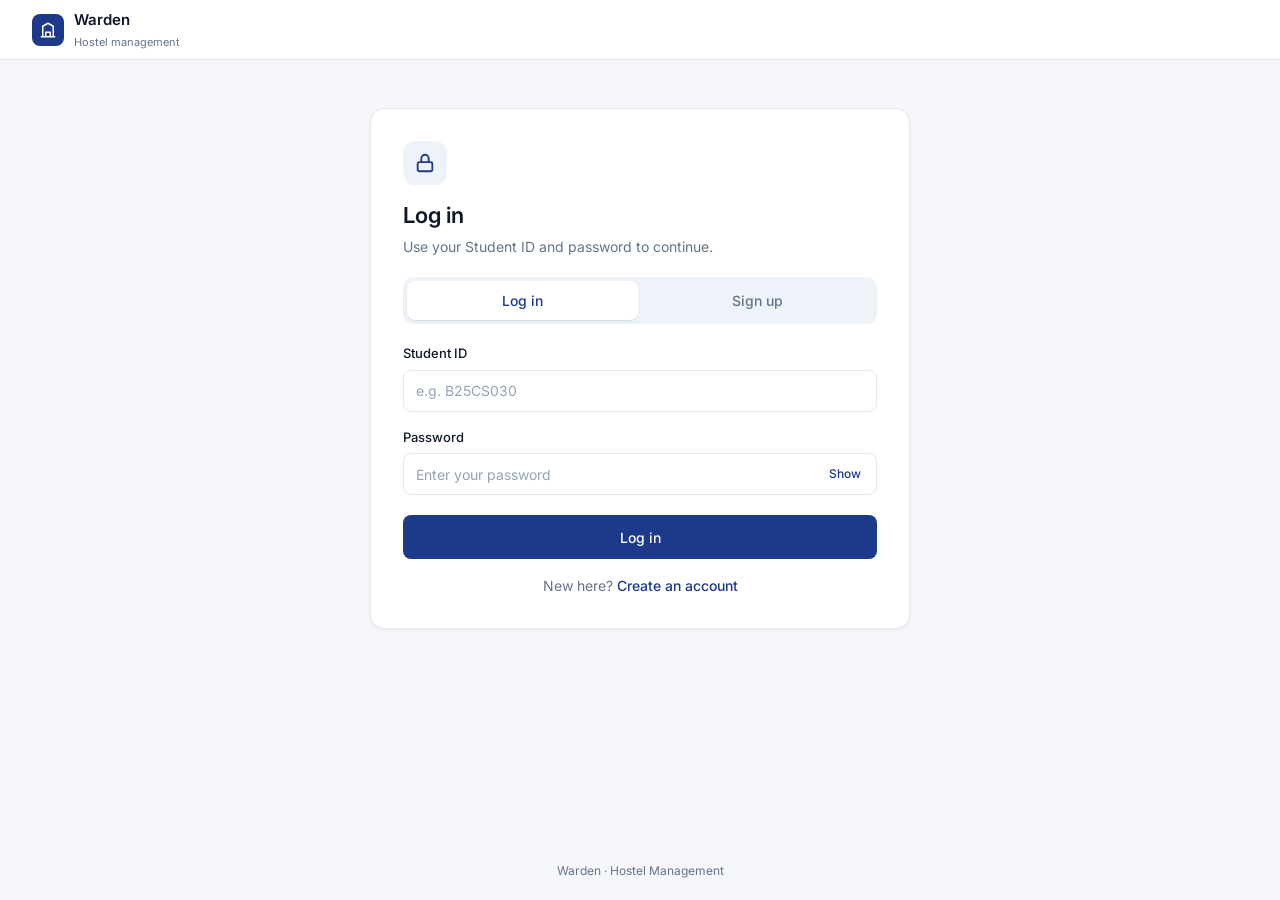
==== frontend/pages/auth.html @ cdeeaaa0 "Added message box for errors and success" ====
<!DOCTYPE html>
<html lang="en">
<head>
  <meta charset="UTF-8">
  <meta name="viewport" content="width=device-width, initial-scale=1">
  <title>Warden · Log in</title>
  <link href="https://fonts.googleapis.com/css2?family=Inter:wght@400;500;600&display=swap" rel="stylesheet">
  <link rel="stylesheet" href="../styles/auth.css">
</head>
<body>
  <header class="topbar">
    <a href="#" class="brand">
      <span class="logo">
        <svg viewBox="0 0 24 24" fill="none" stroke-width="2" stroke-linecap="round" stroke-linejoin="round"><path d="M3 21h18M5 21V7l7-4 7 4v14M9 21v-6h6v6"/></svg>
      </span>
      <span>
        <span class="brand-name">Warden</span><br>
        <span class="brand-sub">Hostel management</span>
      </span>
    </a>
  </header>

  <main class="page">
    <section class="card">
      <div class="card-head">
        <span class="card-icon">
          <svg viewBox="0 0 24 24" fill="none" stroke="currentColor" stroke-width="2" stroke-linecap="round" stroke-linejoin="round"><rect x="4" y="11" width="16" height="10" rx="2"/><path d="M8 11V7a4 4 0 0 1 8 0v4"/></svg>
        </span>
        <h1 id="form-title">Log in</h1>
        <p id="form-sub">Use your Student ID and password to continue.</p>
      </div>
      <div class="tabs" role="tablist">
        <button type="button" class="tab active" data-mode="login" role="tab" aria-selected="true">Log in</button>
        <button type="button" class="tab" data-mode="signup" role="tab" aria-selected="false">Sign up</button>
      </div>
      <div class="notice" id="notice" role="alert" hidden></div>
      <form id="login-form" novalidate>
        <div class="field">
          <label for="login-id">Student ID</label>
          <input id="login-id" name="studentId" type="text" autocomplete="username" placeholder="e.g. B25CS030" data-rule="required">
          <small class="error"></small>
        </div>

        <div class="field">
          <label for="login-password">Password</label>
          <div class="pw-wrap">
            <input id="login-password" name="password" type="password" autocomplete="current-password" placeholder="Enter your password" data-rule="required">
            <button type="button" class="toggle-pw" data-target="login-password">Show</button>
          </div>
          <small class="error"></small>
        </div>

        <button type="submit" class="btn">Log in</button>
        <p class="switch-text">New here? <a href="#signup" data-mode="signup">Create an account</a></p>

      </form>
    </section>
  </main>

  <footer class="footer">Warden · Hostel Management</footer>

</body>
</html>
---- frontend/styles/auth.css ----
:root {
  --navy: #1d3a8a;
  --bg: #f5f7fb;
  --line: #e2e8f0;
  --text: #0f172a;
  --muted: #64748b;
  --soft: #eef2f9;
  --navy-dark: #162d6b;
  --red: #b91c1c;
  --red-bg: #fef2f2;
  --green: #166534;
  --green-bg: #f0fdf4;
}

* { box-sizing: border-box; }

body {
  margin: 0;
  min-height: 100vh;
  display: flex;
  flex-direction: column;
  background: var(--bg);
  color: var(--text);
  font-family: 'Inter', system-ui, -apple-system, 'Segoe UI', sans-serif;
  font-size: 14px;
  line-height: 1.5;
}

.topbar {
  height: 60px;
  padding: 0 32px;
  display: flex;
  align-items: center;
  background: #fff;
  border-bottom: 1px solid var(--line);
}
.brand { display: flex; align-items: center; gap: 10px; color: inherit; text-decoration: none; }
.logo { width: 32px; height: 32px; border-radius: 8px; background: var(--navy); display: grid; place-items: center; }
.logo svg { width: 18px; height: 18px; stroke: #fff; }
.brand-name { font-weight: 600; font-size: 15px; line-height: 1.2; }
.brand-sub { font-size: 11px; color: var(--muted); }

.page { flex: 1; display: flex; justify-content: center; align-items: flex-start; padding: 48px 16px; }

.card {
  width: 100%;
  max-width: 540px;
  background: #fff;
  border: 1px solid var(--line);
  border-radius: 14px;
  padding: 32px;
  box-shadow: 0 1px 3px rgba(15, 23, 42, 0.06);
}

.card-head { margin-bottom: 20px; }
h1 { margin: 0 0 4px; font-size: 22px; font-weight: 600; }
.card-head p { margin: 0; color: var(--muted); }
.card-icon {
  width: 44px;
  height: 44px;
  border-radius: 12px;
  background: var(--soft);
  color: var(--navy);
  display: grid;
  place-items: center;
  margin-bottom: 14px;
}
.card-icon svg { width: 22px; height: 22px; }

.footer { padding: 20px; text-align: center; font-size: 12px; color: var(--muted); }

.field { margin-bottom: 16px; }
label { display: block; margin-bottom: 6px; font-size: 13px; font-weight: 500; }

input {
  width: 100%;
  height: 42px;
  padding: 0 12px;
  border: 1px solid var(--line);
  border-radius: 8px;
  background: #fff;
  color: var(--text);
  font: inherit;
}
input::placeholder { color: #94a3b8; }
input:focus { outline: none; border-color: var(--navy); box-shadow: 0 0 0 3px rgba(29, 58, 138, 0.15); }

.pw-wrap { position: relative; }
.pw-wrap input { padding-right: 60px; }
.toggle-pw {
  position: absolute;
  right: 6px;
  top: 6px;
  height: 30px;
  padding: 0 10px;
  border: 0;
  border-radius: 6px;
  background: transparent;
  color: var(--navy);
  font: inherit;
  font-size: 12px;
  font-weight: 500;
  cursor: pointer;
}
.toggle-pw:hover { background: var(--soft); }

.btn {
  width: 100%;
  height: 44px;
  margin-top: 4px;
  border: 0;
  border-radius: 8px;
  background: var(--navy);
  color: #fff;
  font: inherit;
  font-weight: 500;
  cursor: pointer;
}
.btn:hover { background: var(--navy-dark); }
.btn:focus-visible, .toggle-pw:focus-visible { outline: 2px solid var(--navy); outline-offset: 2px; }

.switch-text { margin: 16px 0 0; text-align: center; color: var(--muted); }
.switch-text a { color: var(--navy); font-weight: 500; text-decoration: none; }
.switch-text a:hover { text-decoration: underline; }

.tabs {
  display: grid;
  grid-template-columns: 1fr 1fr;
  gap: 4px;
  padding: 4px;
  background: var(--soft);
  border-radius: 10px;
  margin-bottom: 20px;
}
.tab {
  border: 0;
  background: transparent;
  padding: 9px 0;
  border-radius: 8px;
  font: inherit;
  font-weight: 500;
  color: var(--muted);
  cursor: pointer;
}
.tab.active { background: #fff; color: var(--navy); box-shadow: 0 1px 2px rgba(15, 23, 42, 0.1); }

[hidden] { display: none !important; }

.notice {
  padding: 10px 14px;
  border-radius: 8px;
  margin-bottom: 16px;
  font-size: 13px;
  border: 1px solid transparent;
}
.notice.error   { background: var(--red-bg);   color: var(--red);   border-color: #fecaca; }
.notice.success { background: var(--green-bg); color: var(--green); border-color: #bbf7d0; }
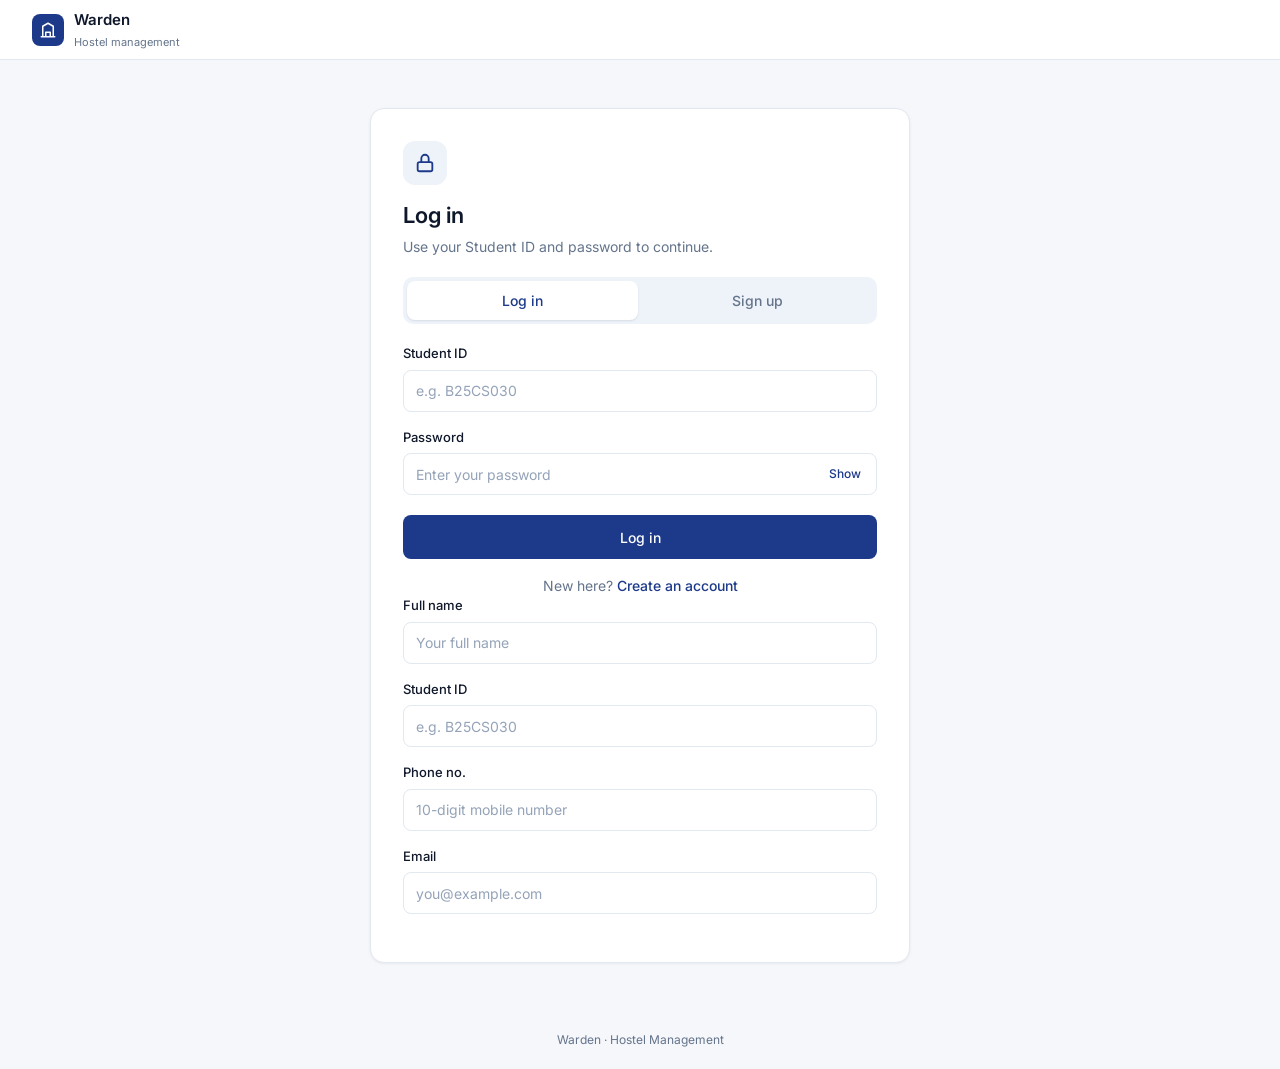
==== commit 12aec4b9: "Added sign up form" ====
--- a/frontend/pages/auth.html
+++ b/frontend/pages/auth.html
@@ -54,6 +54,35 @@
         <p class="switch-text">New here? <a href="#signup" data-mode="signup">Create an account</a></p>
 
       </form>
+      <form id="signup-form" novalidate>
+        <div class="grid">
+
+          <div class="field span-2">
+            <label for="su-name">Full name</label>
+            <input id="su-name" name="name" type="text" autocomplete="name" placeholder="Your full name" data-rule="name">
+            <small class="error"></small>
+          </div>
+
+          <div class="field">
+            <label for="su-id">Student ID</label>
+            <input id="su-id" name="studentId" type="text" placeholder="e.g. B25CS030" data-rule="studentId">
+            <small class="error"></small>
+          </div>
+
+          <div class="field">
+            <label for="su-phone">Phone no.</label>
+            <input id="su-phone" name="phone" type="tel" autocomplete="tel" placeholder="10-digit mobile number" data-rule="phone">
+            <small class="error"></small>
+          </div>
+
+          <div class="field span-2">
+            <label for="su-email">Email</label>
+            <input id="su-email" name="email" type="email" autocomplete="email" placeholder="you@example.com" data-rule="email">
+            <small class="error"></small>
+          </div>
+
+        </div>
+      </form>
     </section>
   </main>
 
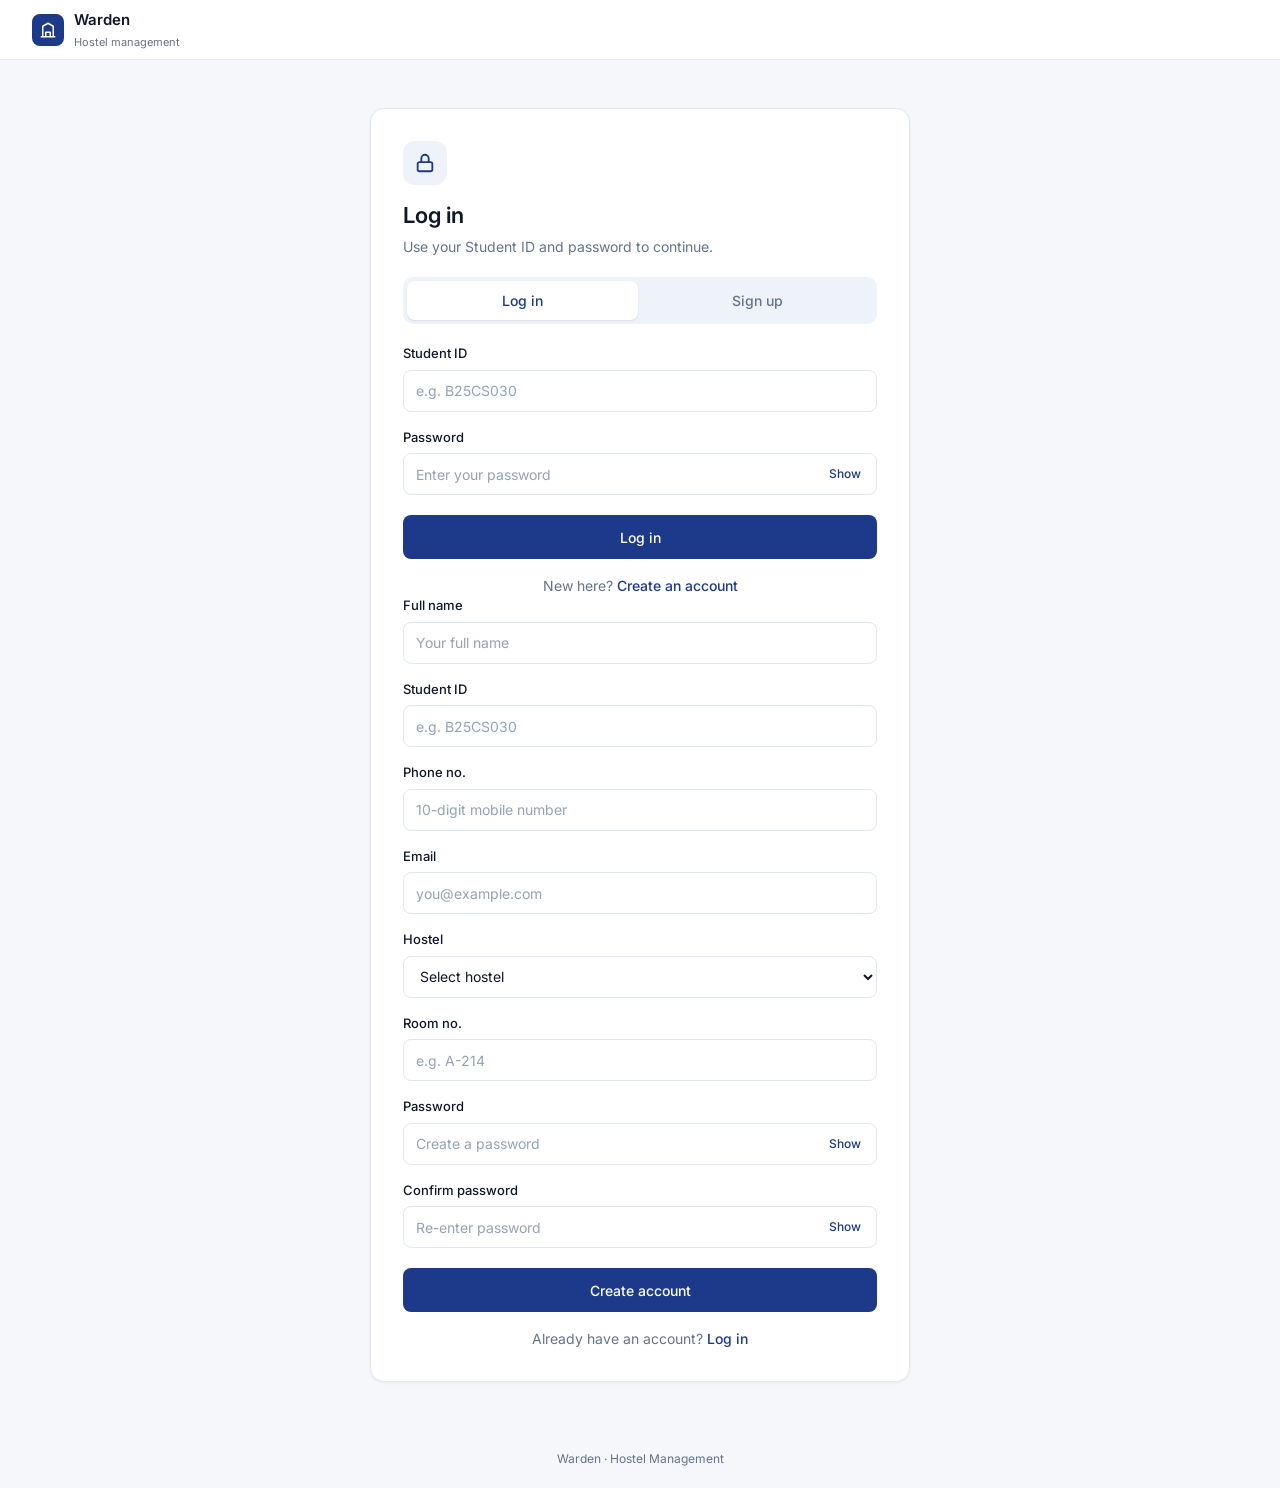
==== commit bdfaff45: "Complete sign up form fields" ====
--- a/frontend/pages/auth.html
+++ b/frontend/pages/auth.html
@@ -81,7 +81,47 @@
             <small class="error"></small>
           </div>
 
+          <div class="field">
+            <label for="su-hostel">Hostel</label>
+            <select id="su-hostel" name="hostel" data-rule="hostel">
+              <option value="">Select hostel</option>
+              <option>Kanhar</option>
+              <option>Gopad</option>
+              <option>Indravati</option>
+              <option>Shivnath</option>
+            </select>
+            <small class="error"></small>
+          </div>
+
+          <div class="field">
+            <label for="su-room">Room no.</label>
+            <input id="su-room" name="room" type="text" placeholder="e.g. A-214" data-rule="room">
+            <small class="error"></small>
+          </div>
+
+          <div class="field">
+            <label for="su-password">Password</label>
+            <div class="pw-wrap">
+              <input id="su-password" name="password" type="password" autocomplete="new-password" placeholder="Create a password" data-rule="password">
+              <button type="button" class="toggle-pw" data-target="su-password">Show</button>
+            </div>
+            <small class="error"></small>
+          </div>
+
+          <div class="field">
+            <label for="su-confirm">Confirm password</label>
+            <div class="pw-wrap">
+              <input id="su-confirm" name="confirm" type="password" autocomplete="new-password" placeholder="Re-enter password" data-rule="confirm">
+              <button type="button" class="toggle-pw" data-target="su-confirm">Show</button>
+            </div>
+            <small class="error"></small>
+          </div>
+
         </div>
+
+        <button type="submit" class="btn">Create account</button>
+        <p class="switch-text">Already have an account? <a href="#login" data-mode="login">Log in</a></p>
+
       </form>
     </section>
   </main>
--- a/frontend/styles/auth.css
+++ b/frontend/styles/auth.css
@@ -73,7 +73,7 @@
 .field { margin-bottom: 16px; }
 label { display: block; margin-bottom: 6px; font-size: 13px; font-weight: 500; }
 
-input {
+input, select{
   width: 100%;
   height: 42px;
   padding: 0 12px;
@@ -84,7 +84,7 @@
   font: inherit;
 }
 input::placeholder { color: #94a3b8; }
-input:focus { outline: none; border-color: var(--navy); box-shadow: 0 0 0 3px rgba(29, 58, 138, 0.15); }
+input:focus, select:focus { outline: none; border-color: var(--navy); box-shadow: 0 0 0 3px rgba(29, 58, 138, 0.15); }
 
 .pw-wrap { position: relative; }
 .pw-wrap input { padding-right: 60px; }
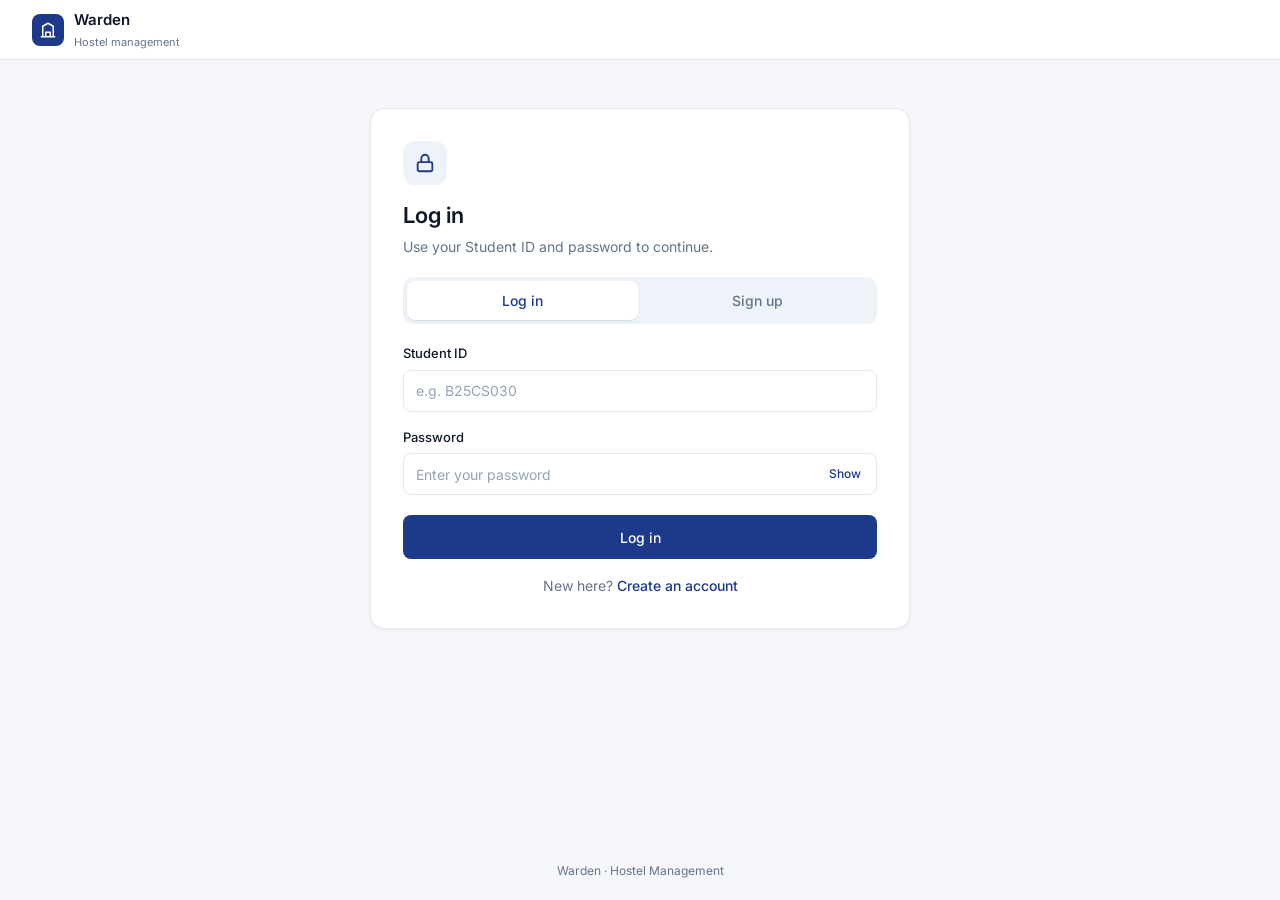
==== commit d23ef719: "Improvised sign up form" ====
--- a/frontend/pages/auth.html
+++ b/frontend/pages/auth.html
@@ -54,7 +54,7 @@
         <p class="switch-text">New here? <a href="#signup" data-mode="signup">Create an account</a></p>
 
       </form>
-      <form id="signup-form" novalidate>
+      <form id="signup-form" novalidate hidden>
         <div class="grid">
 
           <div class="field span-2">
--- a/frontend/styles/auth.css
+++ b/frontend/styles/auth.css
@@ -155,4 +155,20 @@
   border: 1px solid transparent;
 }
 .notice.error   { background: var(--red-bg);   color: var(--red);   border-color: #fecaca; }
-.notice.success { background: var(--green-bg); color: var(--green); border-color: #bbf7d0; }+.notice.success { background: var(--green-bg); color: var(--green); border-color: #bbf7d0; }
+
+.grid {
+  display: grid;
+  grid-template-columns: 1fr 1fr;
+  gap: 0 16px;
+}
+.span-2 { grid-column: span 2; }
+
+/* ---------- Phones ---------- */
+@media (max-width: 560px) {
+  .topbar { padding: 0 16px; }
+  .page { padding: 24px 12px; }
+  .card { padding: 24px 18px; }
+  .grid { grid-template-columns: 1fr; }
+  .span-2 { grid-column: auto; }
+}
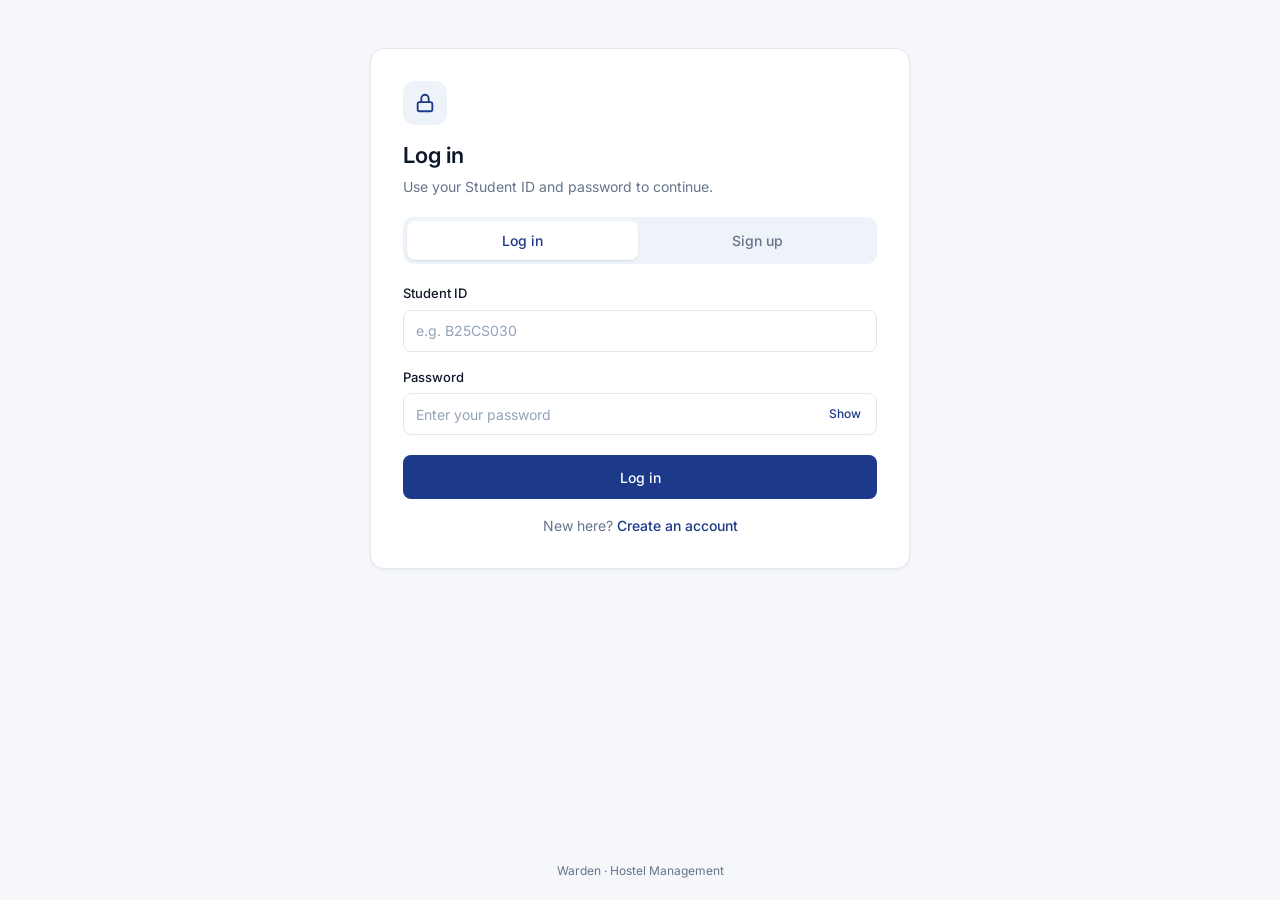
==== commit fecbe081: "log in / sign up over" ====
--- a/frontend/pages/auth.html
+++ b/frontend/pages/auth.html
@@ -8,17 +8,6 @@
   <link rel="stylesheet" href="../styles/auth.css">
 </head>
 <body>
-  <header class="topbar">
-    <a href="#" class="brand">
-      <span class="logo">
-        <svg viewBox="0 0 24 24" fill="none" stroke-width="2" stroke-linecap="round" stroke-linejoin="round"><path d="M3 21h18M5 21V7l7-4 7 4v14M9 21v-6h6v6"/></svg>
-      </span>
-      <span>
-        <span class="brand-name">Warden</span><br>
-        <span class="brand-sub">Hostel management</span>
-      </span>
-    </a>
-  </header>
 
   <main class="page">
     <section class="card">
@@ -128,5 +117,7 @@
 
   <footer class="footer">Warden · Hostel Management</footer>
 
+  <script src="../script/auth.js"></script>
+
 </body>
 </html>
--- a/frontend/styles/auth.css
+++ b/frontend/styles/auth.css
@@ -27,14 +27,6 @@
   line-height: 1.5;
 }
 
-.topbar {
-  height: 60px;
-  padding: 0 32px;
-  display: flex;
-  align-items: center;
-  background: #fff;
-  border-bottom: 1px solid var(--line);
-}
 .brand { display: flex; align-items: center; gap: 10px; color: inherit; text-decoration: none; }
 .logo { width: 32px; height: 32px; border-radius: 8px; background: var(--navy); display: grid; place-items: center; }
 .logo svg { width: 18px; height: 18px; stroke: #fff; }
@@ -164,11 +156,15 @@
 }
 .span-2 { grid-column: span 2; }
 
-/* ---------- Phones ---------- */
 @media (max-width: 560px) {
-  .topbar { padding: 0 16px; }
   .page { padding: 24px 12px; }
   .card { padding: 24px 18px; }
   .grid { grid-template-columns: 1fr; }
   .span-2 { grid-column: auto; }
-}+}
+
+.field.invalid input,
+.field.invalid select { border-color: var(--red); }
+
+.error { display: block; margin-top: 4px; font-size: 12px; color: var(--red); }
+.error:empty { display: none; }
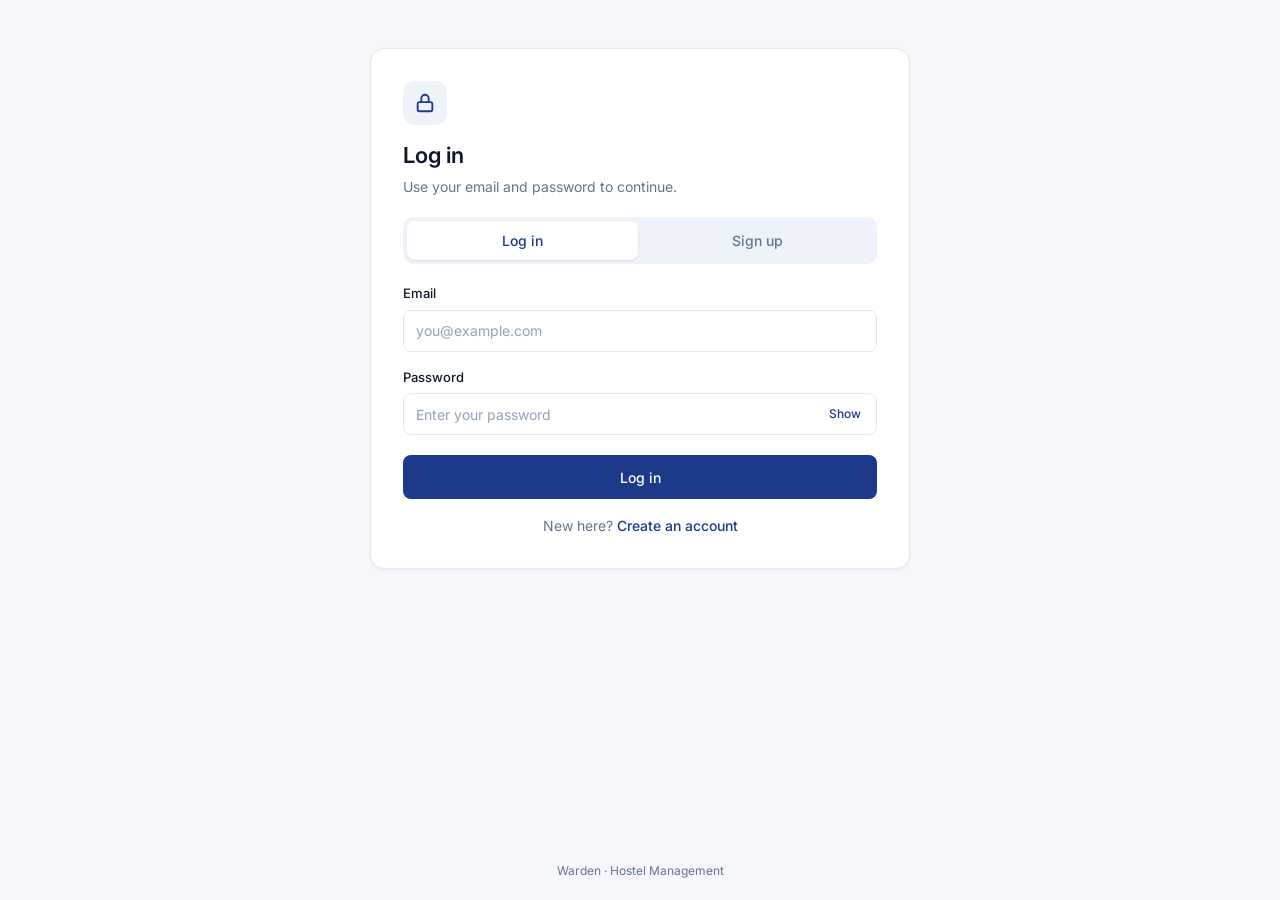
==== commit 8adee9f4: "Updated sign up form" ====
--- a/frontend/pages/auth.html
+++ b/frontend/pages/auth.html
@@ -16,17 +16,18 @@
           <svg viewBox="0 0 24 24" fill="none" stroke="currentColor" stroke-width="2" stroke-linecap="round" stroke-linejoin="round"><rect x="4" y="11" width="16" height="10" rx="2"/><path d="M8 11V7a4 4 0 0 1 8 0v4"/></svg>
         </span>
         <h1 id="form-title">Log in</h1>
-        <p id="form-sub">Use your Student ID and password to continue.</p>
+        <p id="form-sub">Use your email and password to continue.</p>
       </div>
       <div class="tabs" role="tablist">
         <button type="button" class="tab active" data-mode="login" role="tab" aria-selected="true">Log in</button>
         <button type="button" class="tab" data-mode="signup" role="tab" aria-selected="false">Sign up</button>
       </div>
       <div class="notice" id="notice" role="alert" hidden></div>
+
       <form id="login-form" novalidate>
         <div class="field">
-          <label for="login-id">Student ID</label>
-          <input id="login-id" name="studentId" type="text" autocomplete="username" placeholder="e.g. B25CS030" data-rule="required">
+          <label for="login-email">Email</label>
+          <input id="login-email" name="email" type="email" autocomplete="username" placeholder="you@example.com" data-rule="email">
           <small class="error"></small>
         </div>
 
@@ -41,76 +42,35 @@
 
         <button type="submit" class="btn">Log in</button>
         <p class="switch-text">New here? <a href="#signup" data-mode="signup">Create an account</a></p>
+      </form>
 
-      </form>
       <form id="signup-form" novalidate hidden>
-        <div class="grid">
+        <div class="field">
+          <label for="su-email">Email</label>
+          <input id="su-email" name="email" type="email" autocomplete="email" placeholder="you@example.com" data-rule="email">
+          <small class="error"></small>
+        </div>
 
-          <div class="field span-2">
-            <label for="su-name">Full name</label>
-            <input id="su-name" name="name" type="text" autocomplete="name" placeholder="Your full name" data-rule="name">
-            <small class="error"></small>
+        <div class="field">
+          <label for="su-password">Password</label>
+          <div class="pw-wrap">
+            <input id="su-password" name="password" type="password" autocomplete="new-password" placeholder="Create a password" data-rule="password">
+            <button type="button" class="toggle-pw" data-target="su-password">Show</button>
           </div>
+          <small class="error"></small>
+        </div>
 
-          <div class="field">
-            <label for="su-id">Student ID</label>
-            <input id="su-id" name="studentId" type="text" placeholder="e.g. B25CS030" data-rule="studentId">
-            <small class="error"></small>
+        <div class="field">
+          <label for="su-confirm">Confirm password</label>
+          <div class="pw-wrap">
+            <input id="su-confirm" name="confirm" type="password" autocomplete="new-password" placeholder="Re-enter password" data-rule="confirm">
+            <button type="button" class="toggle-pw" data-target="su-confirm">Show</button>
           </div>
-
-          <div class="field">
-            <label for="su-phone">Phone no.</label>
-            <input id="su-phone" name="phone" type="tel" autocomplete="tel" placeholder="10-digit mobile number" data-rule="phone">
-            <small class="error"></small>
-          </div>
-
-          <div class="field span-2">
-            <label for="su-email">Email</label>
-            <input id="su-email" name="email" type="email" autocomplete="email" placeholder="you@example.com" data-rule="email">
-            <small class="error"></small>
-          </div>
-
-          <div class="field">
-            <label for="su-hostel">Hostel</label>
-            <select id="su-hostel" name="hostel" data-rule="hostel">
-              <option value="">Select hostel</option>
-              <option>Kanhar</option>
-              <option>Gopad</option>
-              <option>Indravati</option>
-              <option>Shivnath</option>
-            </select>
-            <small class="error"></small>
-          </div>
-
-          <div class="field">
-            <label for="su-room">Room no.</label>
-            <input id="su-room" name="room" type="text" placeholder="e.g. A-214" data-rule="room">
-            <small class="error"></small>
-          </div>
-
-          <div class="field">
-            <label for="su-password">Password</label>
-            <div class="pw-wrap">
-              <input id="su-password" name="password" type="password" autocomplete="new-password" placeholder="Create a password" data-rule="password">
-              <button type="button" class="toggle-pw" data-target="su-password">Show</button>
-            </div>
-            <small class="error"></small>
-          </div>
-
-          <div class="field">
-            <label for="su-confirm">Confirm password</label>
-            <div class="pw-wrap">
-              <input id="su-confirm" name="confirm" type="password" autocomplete="new-password" placeholder="Re-enter password" data-rule="confirm">
-              <button type="button" class="toggle-pw" data-target="su-confirm">Show</button>
-            </div>
-            <small class="error"></small>
-          </div>
-
+          <small class="error"></small>
         </div>
 
         <button type="submit" class="btn">Create account</button>
         <p class="switch-text">Already have an account? <a href="#login" data-mode="login">Log in</a></p>
-
       </form>
     </section>
   </main>
--- a/frontend/styles/auth.css
+++ b/frontend/styles/auth.css
@@ -1,12 +1,12 @@
-
+/* ---------- Colours ---------- */
 :root {
   --navy: #1d3a8a;
+  --navy-dark: #162d6b;
   --bg: #f5f7fb;
   --line: #e2e8f0;
   --text: #0f172a;
   --muted: #64748b;
   --soft: #eef2f9;
-  --navy-dark: #162d6b;
   --red: #b91c1c;
   --red-bg: #fef2f2;
   --green: #166534;
@@ -27,12 +27,7 @@
   line-height: 1.5;
 }
 
-.brand { display: flex; align-items: center; gap: 10px; color: inherit; text-decoration: none; }
-.logo { width: 32px; height: 32px; border-radius: 8px; background: var(--navy); display: grid; place-items: center; }
-.logo svg { width: 18px; height: 18px; stroke: #fff; }
-.brand-name { font-weight: 600; font-size: 15px; line-height: 1.2; }
-.brand-sub { font-size: 11px; color: var(--muted); }
-
+/* ---------- Page and card ---------- */
 .page { flex: 1; display: flex; justify-content: center; align-items: flex-start; padding: 48px 16px; }
 
 .card {
@@ -62,60 +57,7 @@
 
 .footer { padding: 20px; text-align: center; font-size: 12px; color: var(--muted); }
 
-.field { margin-bottom: 16px; }
-label { display: block; margin-bottom: 6px; font-size: 13px; font-weight: 500; }
-
-input, select{
-  width: 100%;
-  height: 42px;
-  padding: 0 12px;
-  border: 1px solid var(--line);
-  border-radius: 8px;
-  background: #fff;
-  color: var(--text);
-  font: inherit;
-}
-input::placeholder { color: #94a3b8; }
-input:focus, select:focus { outline: none; border-color: var(--navy); box-shadow: 0 0 0 3px rgba(29, 58, 138, 0.15); }
-
-.pw-wrap { position: relative; }
-.pw-wrap input { padding-right: 60px; }
-.toggle-pw {
-  position: absolute;
-  right: 6px;
-  top: 6px;
-  height: 30px;
-  padding: 0 10px;
-  border: 0;
-  border-radius: 6px;
-  background: transparent;
-  color: var(--navy);
-  font: inherit;
-  font-size: 12px;
-  font-weight: 500;
-  cursor: pointer;
-}
-.toggle-pw:hover { background: var(--soft); }
-
-.btn {
-  width: 100%;
-  height: 44px;
-  margin-top: 4px;
-  border: 0;
-  border-radius: 8px;
-  background: var(--navy);
-  color: #fff;
-  font: inherit;
-  font-weight: 500;
-  cursor: pointer;
-}
-.btn:hover { background: var(--navy-dark); }
-.btn:focus-visible, .toggle-pw:focus-visible { outline: 2px solid var(--navy); outline-offset: 2px; }
-
-.switch-text { margin: 16px 0 0; text-align: center; color: var(--muted); }
-.switch-text a { color: var(--navy); font-weight: 500; text-decoration: none; }
-.switch-text a:hover { text-decoration: underline; }
-
+/* ---------- Log in / Sign up tabs ---------- */
 .tabs {
   display: grid;
   grid-template-columns: 1fr 1fr;
@@ -137,6 +79,7 @@
 }
 .tab.active { background: #fff; color: var(--navy); box-shadow: 0 1px 2px rgba(15, 23, 42, 0.1); }
 
+/* ---------- Message box ---------- */
 [hidden] { display: none !important; }
 
 .notice {
@@ -149,22 +92,72 @@
 .notice.error   { background: var(--red-bg);   color: var(--red);   border-color: #fecaca; }
 .notice.success { background: var(--green-bg); color: var(--green); border-color: #bbf7d0; }
 
-.grid {
-  display: grid;
-  grid-template-columns: 1fr 1fr;
-  gap: 0 16px;
+/* ---------- Form fields ---------- */
+.field { margin-bottom: 16px; }
+label { display: block; margin-bottom: 6px; font-size: 13px; font-weight: 500; }
+
+input, select {
+  width: 100%;
+  height: 42px;
+  padding: 0 12px;
+  border: 1px solid var(--line);
+  border-radius: 8px;
+  background: #fff;
+  color: var(--text);
+  font: inherit;
 }
-.span-2 { grid-column: span 2; }
+input::placeholder { color: #94a3b8; }
+input:focus, select:focus { outline: none; border-color: var(--navy); box-shadow: 0 0 0 3px rgba(29, 58, 138, 0.15); }
 
-@media (max-width: 560px) {
-  .page { padding: 24px 12px; }
-  .card { padding: 24px 18px; }
-  .grid { grid-template-columns: 1fr; }
-  .span-2 { grid-column: auto; }
-}
-
+/* ---------- Error messages ---------- */
 .field.invalid input,
 .field.invalid select { border-color: var(--red); }
 
 .error { display: block; margin-top: 4px; font-size: 12px; color: var(--red); }
-.error:empty { display: none; }+.error:empty { display: none; }
+
+/* ---------- Password box with Show button ---------- */
+.pw-wrap { position: relative; }
+.pw-wrap input { padding-right: 60px; }
+.toggle-pw {
+  position: absolute;
+  right: 6px;
+  top: 6px;
+  height: 30px;
+  padding: 0 10px;
+  border: 0;
+  border-radius: 6px;
+  background: transparent;
+  color: var(--navy);
+  font: inherit;
+  font-size: 12px;
+  font-weight: 500;
+  cursor: pointer;
+}
+.toggle-pw:hover { background: var(--soft); }
+
+/* ---------- Button and link ---------- */
+.btn {
+  width: 100%;
+  height: 44px;
+  margin-top: 4px;
+  border: 0;
+  border-radius: 8px;
+  background: var(--navy);
+  color: #fff;
+  font: inherit;
+  font-weight: 500;
+  cursor: pointer;
+}
+.btn:hover { background: var(--navy-dark); }
+.btn:focus-visible, .tab:focus-visible, .toggle-pw:focus-visible { outline: 2px solid var(--navy); outline-offset: 2px; }
+
+.switch-text { margin: 16px 0 0; text-align: center; color: var(--muted); }
+.switch-text a { color: var(--navy); font-weight: 500; text-decoration: none; }
+.switch-text a:hover { text-decoration: underline; }
+
+/* ---------- Phones (keep this last) ---------- */
+@media (max-width: 560px) {
+  .page { padding: 24px 12px; }
+  .card { padding: 24px 18px; }
+}
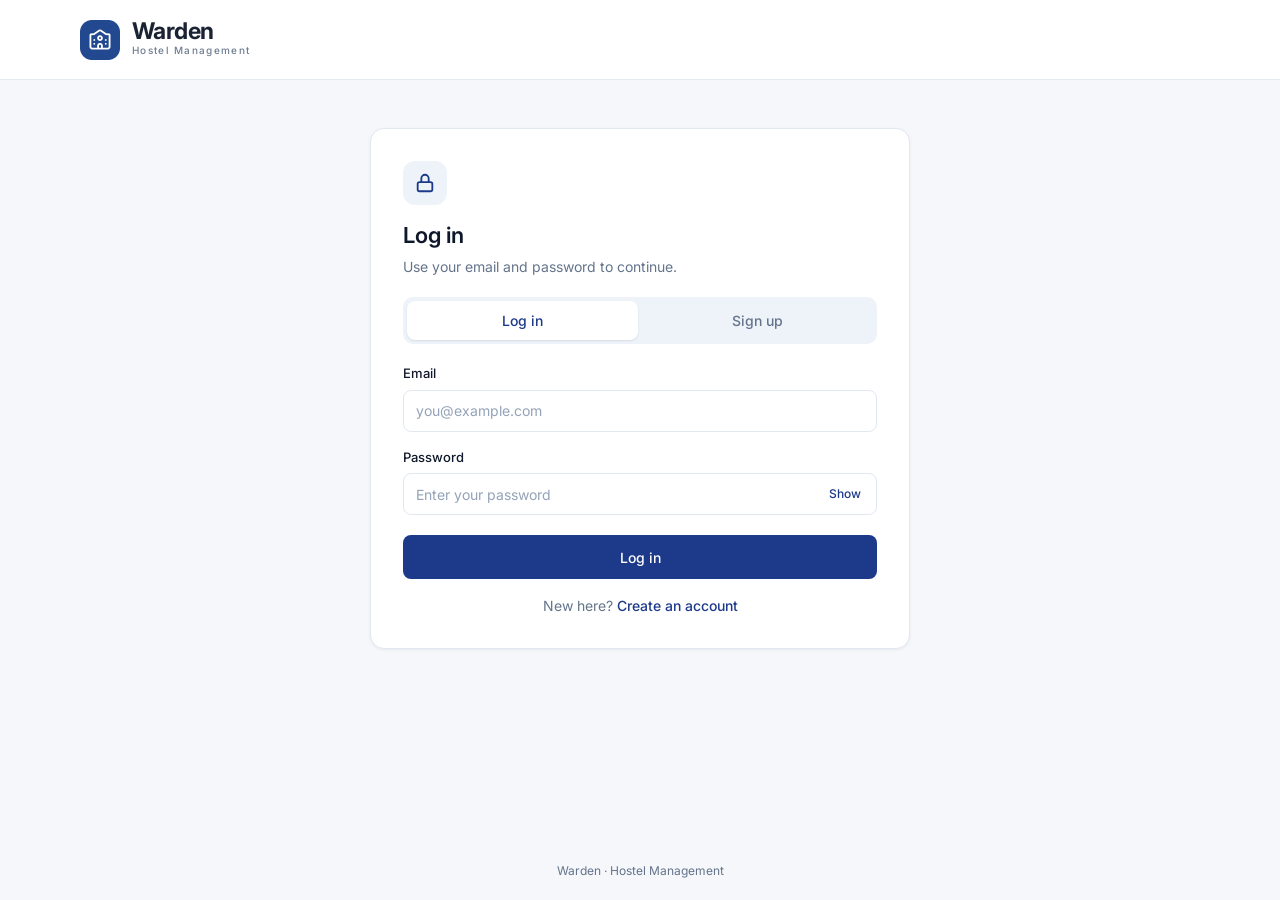
==== commit 41bc5993: "minor chanages on the nav bar" ====
--- a/frontend/pages/auth.html
+++ b/frontend/pages/auth.html
@@ -6,9 +6,25 @@
   <title>Warden · Log in</title>
   <link href="https://fonts.googleapis.com/css2?family=Inter:wght@400;500;600&display=swap" rel="stylesheet">
   <link rel="stylesheet" href="../styles/auth.css">
+    <link rel="stylesheet" href="../styles/common.css">
 </head>
 <body>
 
+  <nav class="nav">
+        <div class="iconName">
+            <img src="../cnt/icon.png" width="40px" height="40px">
+            <div class="appNameBox">
+                <p class="appName">
+                    <a href="dashboard.html">
+                         Warden
+                    </a>
+                </p>
+                <p class="appDesc">
+                    Hostel Management
+                </p>
+            </div> 
+        </div>
+    </nav>
   <main class="page">
     <section class="card">
       <div class="card-head">
--- a/frontend/styles/auth.css
+++ b/frontend/styles/auth.css
@@ -133,8 +133,9 @@
   font-size: 12px;
   font-weight: 500;
   cursor: pointer;
+  transition: opacity 0.2s ease;
 }
-.toggle-pw:hover { background: var(--soft); }
+.toggle-pw:hover { opacity: 0.75; }
 
 /* ---------- Button and link ---------- */
 .btn {
@@ -148,8 +149,9 @@
   font: inherit;
   font-weight: 500;
   cursor: pointer;
+  transition: opacity 0.2s ease;
 }
-.btn:hover { background: var(--navy-dark); }
+.btn:hover { opacity: 0.85; }
 .btn:focus-visible, .tab:focus-visible, .toggle-pw:focus-visible { outline: 2px solid var(--navy); outline-offset: 2px; }
 
 .switch-text { margin: 16px 0 0; text-align: center; color: var(--muted); }
--- a/frontend/styles/common.css
+++ b/frontend/styles/common.css
@@ -0,0 +1,145 @@
+.nav{
+    display: flex;
+    position: fixed;
+    z-index: 100;
+    top:0;
+    flex-direction: horizontal;
+    background: #FFFFFF;
+    width: 100%;
+    opacity: 0.95;
+    height: 80px;
+    padding-right: 80px;
+    padding-left: 80px;
+    justify-content: space-between;
+    align-items: center;
+    border-bottom: 1px solid #E3E9F2;
+}
+.iconName{
+    display:inline-flex;
+    width: fit-content;
+    height: fit-content;
+    gap: 12px;
+}
+.appNameBox{
+    display: inline-flex;
+    flex-direction: column;
+    gap: 2px;
+}
+.appName{
+    font-family: Inter;
+    font-weight: 700;
+    font-style: Bold;
+    font-size: 23px;
+    line-height: 100%;
+    letter-spacing: -0.6px;
+}
+.appDesc{
+    font-family: Inter;
+    font-weight: 500;
+    font-style: Medium;
+    font-size: 10px;
+    line-height: 100%;
+    letter-spacing: 1.3px;
+    color: #68768B;
+}
+.navArea{
+    display:inline-flex;
+    width: fit-content;
+    height: fit-content;
+    flex-direction:horizontal;
+    align-items: center;
+    opacity: 1;
+    gap: 12px;
+}
+.currIssuesField{
+    opacity: 1;
+    padding-right: 18px;
+    padding-left: 18px;
+    border-radius: 8px;
+
+}
+.announcementsField{
+    opacity: 1;
+    padding-right: 18px;
+    padding-left: 18px;
+    border-radius: 8px;
+}
+.fieldText{
+    font-family: Inter;
+    font-weight: 500;
+    font-style: Medium;
+    font-size: 14px;
+    line-height: 100%;
+    letter-spacing: 0%;
+    color:#68768B;
+}
+a {
+  text-decoration: none;
+  color: inherit;         
+}
+.listIssueText{
+    transition: opacity 0.2s ease;
+}
+.listIssueText:hover{
+    opacity: 0.75;
+}
+.announcementText{
+    transition: opacity 0.2s ease;
+}
+.announcementText:hover{
+    opacity: 0.75;
+}
+ 
+/* ---------- Profile dropdown ---------- */
+.profileMenu { position: relative; }
+.profileBtn { display: block; padding: 0; border: 0; background: transparent; border-radius: 50%; cursor: pointer; }
+.profileBtn img { display: block; }
+.profileBtn:focus-visible { outline: 2px solid #1a3a8a; outline-offset: 2px; }
+
+.profileDropdown {
+  position: absolute;
+  right: 0;
+  top: calc(100% + 10px);
+  min-width: 170px;
+  padding: 6px;
+  background: #fff;
+  border: 1px solid #dbe3f0;
+  border-radius: 12px;
+  box-shadow: 0 8px 24px rgba(15, 23, 42, 0.12);
+  z-index: 1000;
+}
+.profileDropdown[hidden] { display: none; }
+.profileDropdown a {
+  display: block;
+  padding: 10px 12px;
+  border-radius: 8px;
+  color: #1a3a8a;
+  text-decoration: none;
+  font-size: 14px;
+}
+.profileDropdown a:hover { background: #eef3fc; }
+
+/* ---------- Log out button ---------- */
+.logoutBtn {
+  width: 40px;
+  height: 40px;
+  border-radius: 50%;
+  background: #edf3ff;
+  color: #1a3a8a;
+  display: flex;
+  align-items: center;
+  justify-content: center;
+  text-decoration: none;
+}
+.logoutBtn svg { width: 20px; height: 20px; }
+.logoutBtn:hover { background: #dbe7ff; }
+.logoutBtn:focus-visible { outline: 2px solid #1a3a8a; outline-offset: 2px; }
+
+* {
+  margin: 0;
+  padding: 0;
+  box-sizing: border-box;
+}
+body{
+    padding-top: 80px;
+}
